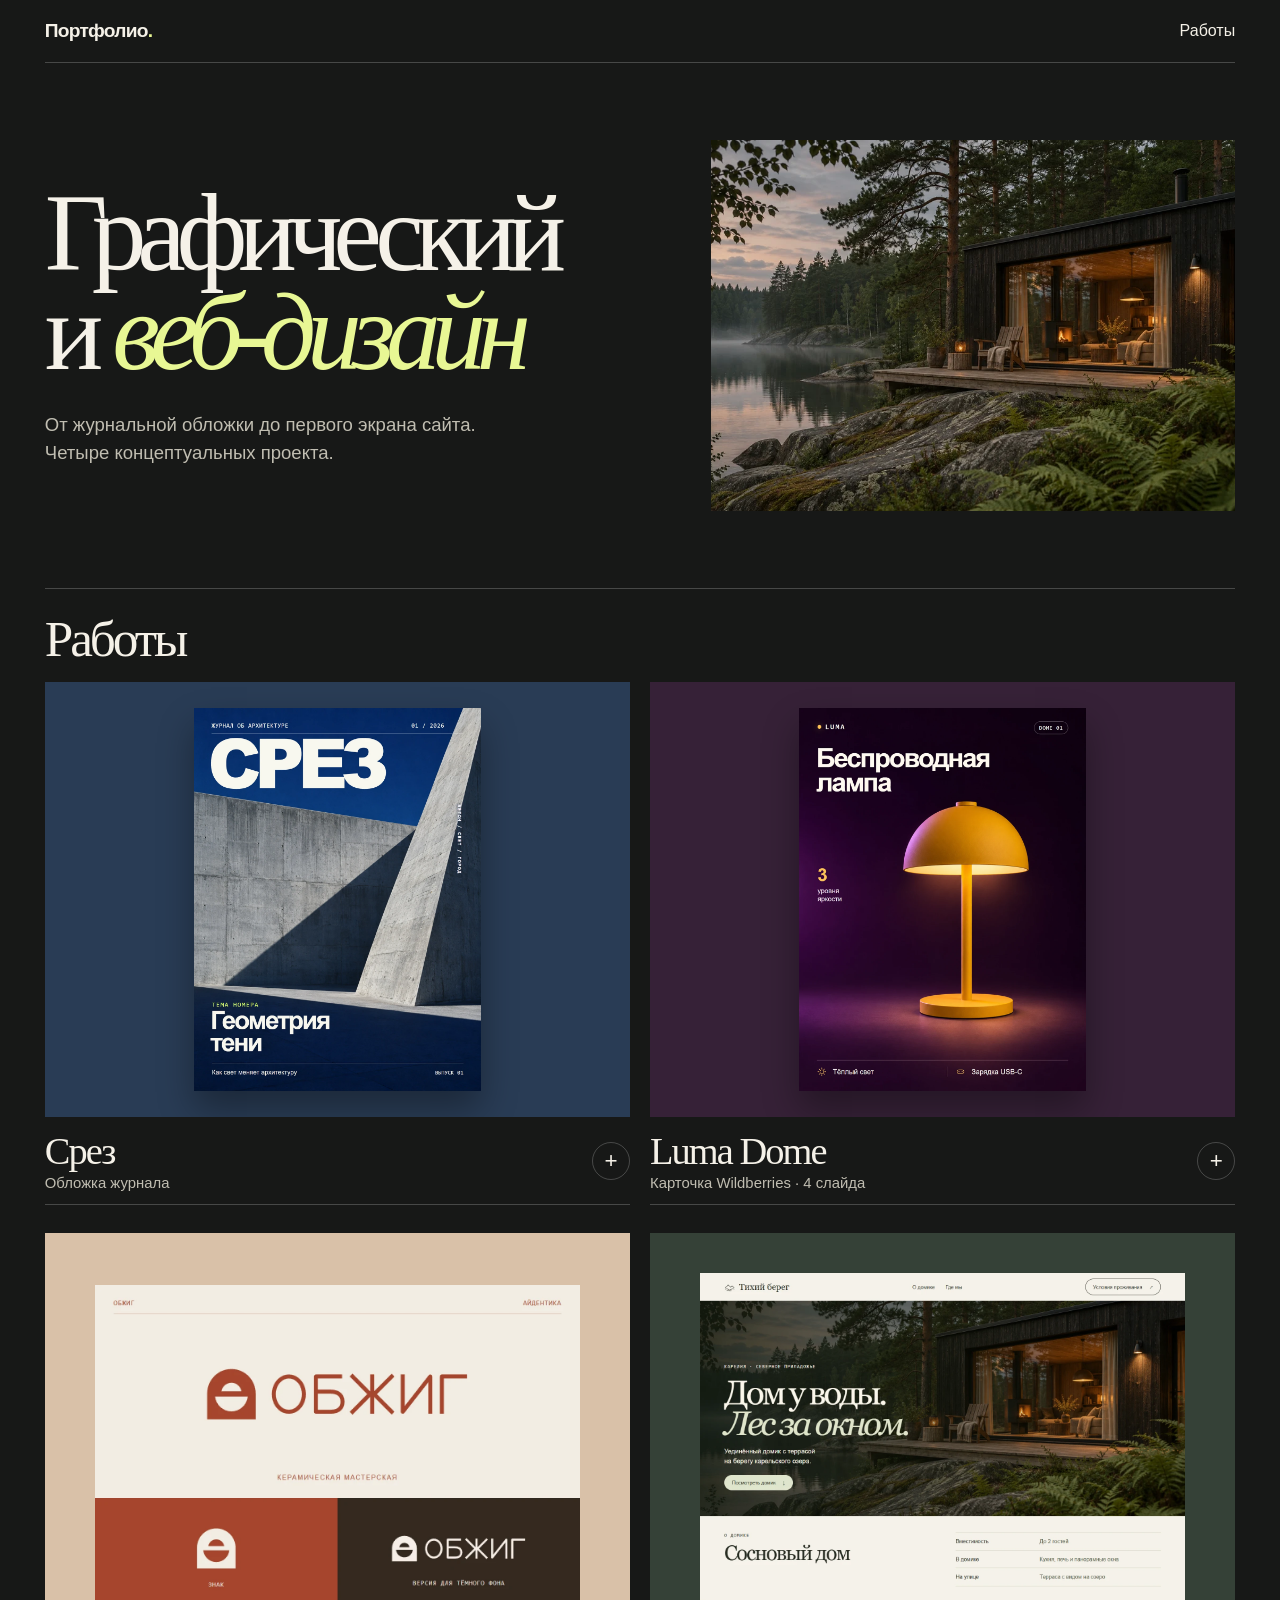
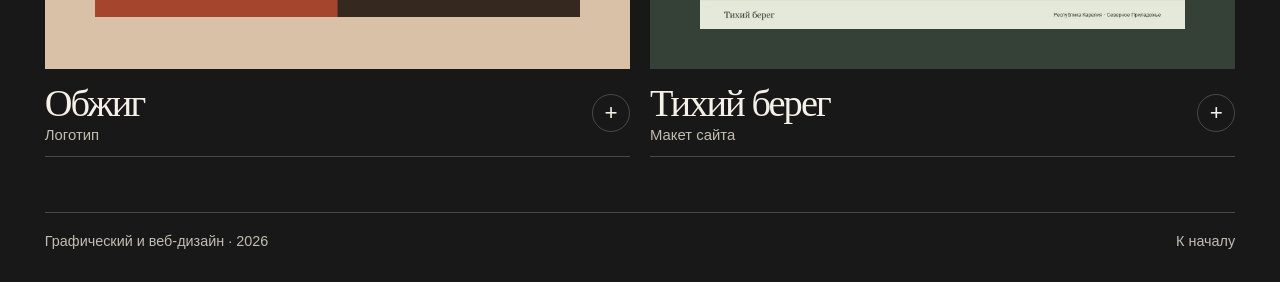
==== index.html @ 18a5933f "Publish four-project design portfolio" ====
<!doctype html>
<html lang="ru">
<head>
  <meta charset="utf-8">
  <meta name="viewport" content="width=device-width,initial-scale=1">
  <meta name="description" content="Четыре проекта по графическому и веб-дизайну: журнальная обложка, карточка Wildberries, логотип и лендинг.">
  <meta name="theme-color" content="#171817">
  <title>Портфолио — графический и веб-дизайн</title>
  <link rel="stylesheet" href="styles.css">
  <script src="gallery.js" defer></script>
</head>
<body id="top">
  <header class="header shell">
    <a class="brand" href="#top">Портфолио<span>.</span></a>
    <a href="#works">Работы</a>
  </header>
  <main class="shell">
    <section class="intro" aria-labelledby="intro">
      <div class="intro-copy">
        <h1 id="intro">Графический<br>и <em>веб-дизайн</em></h1>
        <p>От журнальной обложки до первого экрана сайта. Четыре концептуальных проекта.</p>
      </div>
      <div class="intro-art" aria-hidden="true">
        <img src="assets/cabin-detail.webp" width="900" height="605" alt="" fetchpriority="high">
      </div>
    </section>

    <section class="work-section" id="works" aria-labelledby="works-title">
      <h2 id="works-title">Работы</h2>
      <div class="work-grid">
        <article class="project project-cover" id="srez">
          <a class="project-link" href="assets/srez.webp" data-project="srez" aria-label="Срез — посмотреть обложку журнала">
            <div class="visual"><img src="assets/srez.webp" width="1080" height="1440" alt="Обложка журнала Срез с бетонной стеной и резкой тенью"></div>
            <div class="project-name"><h3>Срез</h3><span>Обложка журнала</span><span class="open" aria-hidden="true">+</span></div>
          </a>
        </article>
        <article class="project project-lamp" id="luma">
          <a class="project-link" href="assets/luma-main.webp" data-project="luma" aria-label="Luma Dome — открыть галерею из четырёх слайдов">
            <div class="visual"><img src="assets/luma-main.webp" width="1080" height="1440" alt="Карточка жёлтой беспроводной лампы Luma Dome"></div>
            <div class="project-name"><h3>Luma Dome</h3><span>Карточка Wildberries · 4 слайда</span><span class="open" aria-hidden="true">+</span></div>
          </a>
        </article>
        <article class="project project-logo" id="obzhig">
          <a class="project-link" href="assets/obzhig.webp" data-project="obzhig" aria-label="Обжиг — посмотреть логотип">
            <div class="visual"><img src="assets/obzhig.webp" width="1200" height="820" alt="Терракотовый логотип Обжиг и его версии" loading="lazy"></div>
            <div class="project-name"><h3>Обжиг</h3><span>Логотип</span><span class="open" aria-hidden="true">+</span></div>
          </a>
        </article>
        <article class="project project-site" id="bereg">
          <a class="project-link" href="tihiy-bereg.html" data-project="bereg" aria-label="Тихий берег — посмотреть макет сайта">
            <div class="visual"><img src="assets/bereg.webp" width="1440" height="1050" alt="Макет сайта Тихий берег с фотографией карельского домика" loading="lazy"></div>
            <div class="project-name"><h3>Тихий берег</h3><span>Макет сайта</span><span class="open" aria-hidden="true">+</span></div>
          </a>
        </article>
      </div>
    </section>
  </main>
  <footer class="footer shell"><span>Графический и веб-дизайн · 2026</span><a href="#top">К началу</a></footer>

  <dialog class="case" aria-labelledby="case-title">
    <header class="case-header">
      <div><p class="case-category"></p><h2 id="case-title"></h2></div>
      <form method="dialog"><button class="close" aria-label="Закрыть просмотр">×</button></form>
    </header>
    <div class="case-content">
      <div class="case-media">
        <figure><img class="case-image" alt=""><figcaption class="caption"></figcaption></figure>
        <div class="gallery-controls" hidden>
          <button type="button" class="prev">Назад</button><output class="slide-position" aria-live="polite"></output><button type="button" class="next">Далее</button>
        </div>
      </div>
      <aside class="case-notes">
        <p class="case-description"></p>
        <div class="thumbnails" aria-label="Слайды карточки" hidden></div>
        <a class="case-action" hidden></a>
      </aside>
    </div>
  </dialog>
</body>
</html>
---- styles.css ----
:root {
  color-scheme: dark;
  --bg: #171817;
  --ink: #f5f1e8;
  --soft: #c0bdb1;
  --accent: #e8f794;
  --line: #ffffff35;
  font-family: Arial, sans-serif;
}
*, *::before, *::after { box-sizing: border-box; }
html { scroll-behavior: smooth; }
body { margin: 0; background: var(--bg); color: var(--ink); }
body:has(dialog[open]) { overflow: hidden; }
a, button { color: inherit; }
a { text-underline-offset: .24em; }
button { font: inherit; cursor: pointer; }
button:focus-visible, a:focus-visible { outline: 2px solid var(--accent); outline-offset: 5px; }
h1, h2, h3, p, figure { margin: 0; }
img { display: block; width: 100%; }
[hidden] { display: none !important; }
.shell { width: min(100% - 7vw, 1410px); margin-inline: auto; }
.header, .footer { display: flex; align-items: center; justify-content: space-between; gap: 16px; padding: 20px 0; }
.header { border-bottom: 1px solid var(--line); }
.header a, .footer a { text-decoration: none; }
.header a:hover, .footer a:hover { text-decoration: underline; }
.brand { font-size: 1.2rem; font-weight: bold; letter-spacing: -.04em; }
.brand span { color: var(--accent); }
.intro { display: grid; grid-template-columns: 1.2fr .8fr; min-height: 480px; padding: clamp(36px, 6vw, 94px) 0; align-items: center; }
.intro-copy { z-index: 1; }
.intro h1 { font: 400 clamp(3.1rem, 8.55vw, 8.3rem)/.90 Georgia, serif; letter-spacing: -.085em; }
.intro h1 em { font-weight: normal; color: var(--accent); }
.intro p { margin-top: 30px; color: var(--soft); line-height: 1.5; font-size: clamp(1rem, 1.45vw, 1.28rem); max-width: 30rem; }
.intro-art { margin-left: -10%; height: clamp(235px, 29vw, 420px); overflow: hidden; background: #33382e; }
.intro-art img { height: 100%; width: 100%; object-fit: cover; object-position: 59% 53%; }
.work-section { scroll-margin-top: 24px; padding-bottom: 55px; }
.work-section h2 { font: 400 clamp(2rem, 4vw, 3.5rem)/1 Georgia, serif; letter-spacing: -.06em; padding: 24px 0 18px; border-top: 1px solid var(--line); }
.work-grid { display: grid; grid-template-columns: repeat(2, minmax(0,1fr)); gap: 28px 20px; }
.project-link { display: block; text-decoration: none; }
.visual { display: grid; place-items: center; overflow: hidden; height: clamp(250px, 34vw, 500px); }
.visual img { transition: transform .25s ease; }
.project-link:hover .visual img { transform: scale(1.035); }
.project-cover .visual { background: #293c55; }
.project-lamp .visual { background: #362137; }
.project-cover .visual img, .project-lamp .visual img { height: 88%; width: auto; min-height: 0; box-shadow: 0 18px 34px #0005; }
.project-logo .visual { background: #d9c1a8; }
.project-site .visual { background: #354137; }
.project-logo .visual img, .project-site .visual img { width: 83%; height: 87%; object-fit: contain; }
.project-name { display: grid; grid-template-columns: 1fr auto; gap: 4px 15px; align-items: center; padding: 14px 0 13px; border-bottom: 1px solid var(--line); }
.project-name h3 { font: 400 clamp(1.45rem, 3vw, 2.4rem)/1.05 Georgia, serif; letter-spacing: -.05em; }
.project-name > span:not(.open) { color: var(--soft); font-size: .93rem; }
.open { grid-area: 1 / 2 / 3; display: grid; place-items: center; width: 38px; height: 38px; border: 1px solid var(--line); border-radius: 50%; font-size: 1.4rem; }
.project-link:hover .open { color: #172113; background: var(--accent); border-color: var(--accent); }
.footer { border-top: 1px solid var(--line); color: var(--soft); font-size: .9rem; padding-bottom: 33px; }
.case { width: min(1090px, calc(100% - 36px)); max-height: calc(100% - 36px); padding: clamp(16px, 3vw, 34px); border: 1px solid #65665c; background: #22241f; color: var(--ink); overscroll-behavior: contain; }
.case::backdrop { background: #050605cc; }
.case-header { display: flex; justify-content: space-between; align-items: flex-start; gap: 14px; border-bottom: 1px solid var(--line); padding-bottom: 13px; margin-bottom: 17px; }
.case-category { color: var(--accent); font-size: .91rem; }
.case h2 { font: 400 clamp(2rem,5vw,3.3rem)/1.05 Georgia,serif; letter-spacing: -.055em; margin-top: 4px; }
.close { width: 42px; height: 42px; font-size: 1.5rem; border-radius: 50%; }
.case button, .case-action { background: transparent; border: 1px solid #8b8c80; }
.case button:hover, .case-action:hover { border-color: var(--accent); }
.case-content { display: grid; grid-template-columns: minmax(0,2fr) minmax(190px,1fr); gap: clamp(16px,4vw,36px); }
.case-media figure { display: grid; justify-items: center; gap: 9px; }
.case-image { width: 100%; max-height: min(65vh, 660px); object-fit: contain; background: #141612; }
.caption { font-size: .9rem; color: var(--soft); text-align: center; }
.gallery-controls { display: flex; justify-content: center; align-items: center; gap: 11px; margin-top: 13px; }
.gallery-controls button, .case-action { font-size: .9rem; padding: 8px 14px; border-radius: 3px; }
.slide-position { min-width: 3rem; text-align: center; font-variant-numeric: tabular-nums; }
.case-description { line-height: 1.52; color: #e0dfd5; }
.thumbnails { display: grid; grid-template-columns: repeat(4, minmax(0,1fr)); gap: 6px; margin-top: 14px; }
.thumbnails button { padding: 2px; min-width: 0; border: 2px solid transparent; }
.thumbnails button[aria-pressed="true"] { border-color: var(--accent); }
.thumbnails img { aspect-ratio: 3 / 4; object-fit: cover; }
.case-action { display: inline-block; margin-top: 18px; text-decoration: none; }
@media (max-width: 760px) {
  .intro { grid-template-columns: 1fr; gap: 23px; min-height: 0; }
  .intro-art { margin-left: 0; height: clamp(215px,55vw,350px); }
  .intro h1 { font-size: clamp(3.2rem,11vw,5.6rem); }
  .intro p { margin-top: 19px; }
  .visual { height: clamp(168px,42vw,310px); }
  .work-grid { gap: 20px 10px; }
  .project-name { gap: 6px; }
  .project-name > span:not(.open) { font-size: .8rem; }
  .open { width: 29px; height: 29px; font-size: 1rem; }
  .case-content { grid-template-columns: 1fr; }
  .case-image { max-height: 56vh; }
  .thumbnails { max-width: 300px; }
}
@media (max-width: 360px) {
  .work-grid { grid-template-columns: 1fr; }
  .visual { height: 260px; }
}
@media (prefers-reduced-motion: reduce) {
  html { scroll-behavior: auto; }
  .visual img { transition: none; }
}
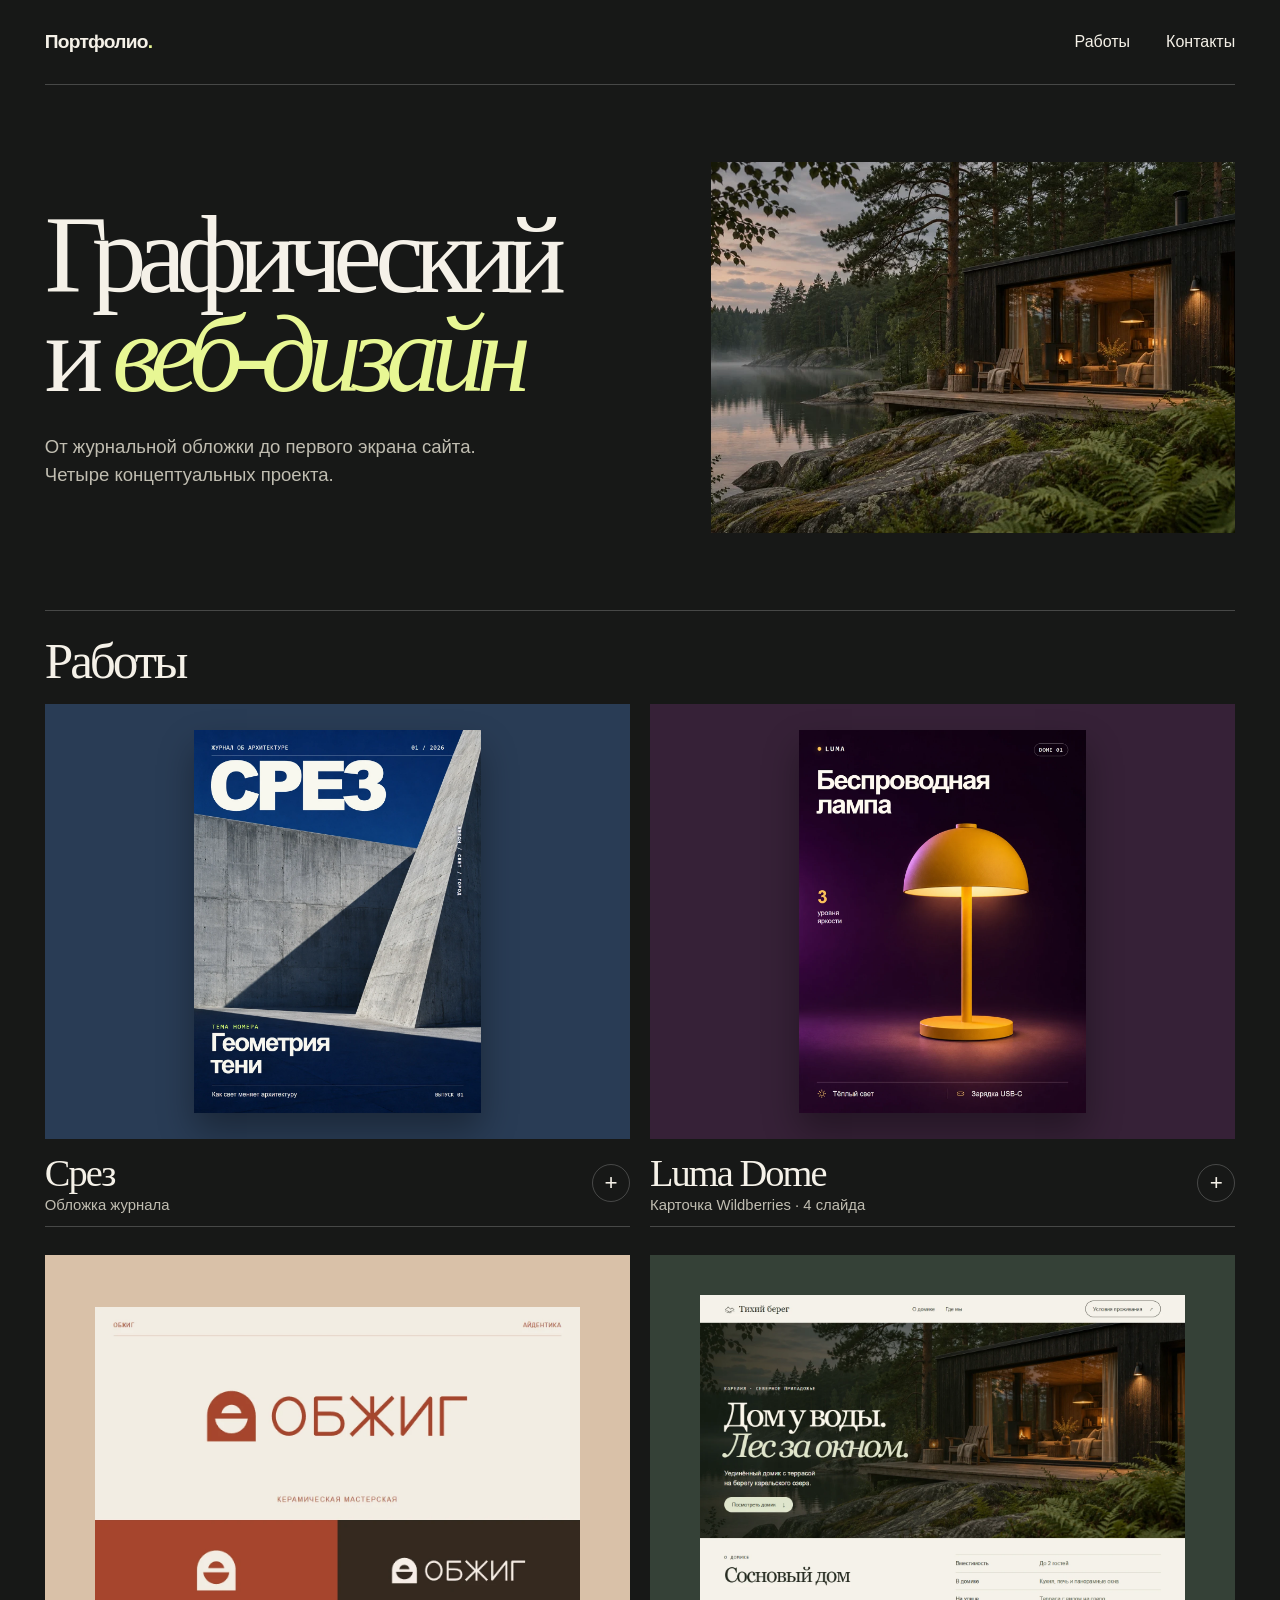
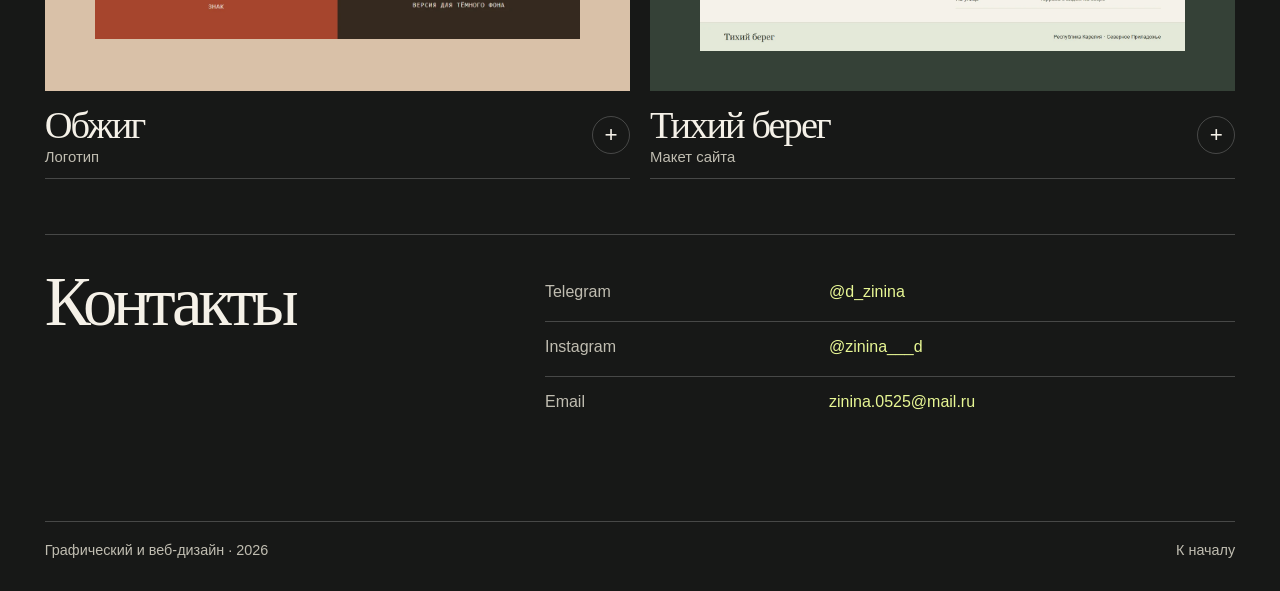
==== commit e3397c50: "Add portfolio contacts and refine mobile controls" ====
--- a/index.html
+++ b/index.html
@@ -12,7 +12,10 @@
 <body id="top">
   <header class="header shell">
     <a class="brand" href="#top">Портфолио<span>.</span></a>
-    <a href="#works">Работы</a>
+    <nav aria-label="Основное меню">
+      <a href="#works">Работы</a>
+      <a href="#contacts">Контакты</a>
+    </nav>
   </header>
   <main class="shell">
     <section class="intro" aria-labelledby="intro">
@@ -54,6 +57,14 @@
         </article>
       </div>
     </section>
+    <section class="contact-section" id="contacts" aria-labelledby="contacts-title">
+      <h2 id="contacts-title">Контакты</h2>
+      <ul class="contact-list">
+        <li><a href="https://t.me/d_zinina"><span>Telegram</span><strong>@d_zinina</strong></a></li>
+        <li><a href="https://www.instagram.com/zinina___d/"><span>Instagram</span><strong>@zinina___d</strong></a></li>
+        <li><a href="mailto:zinina.0525@mail.ru"><span>Email</span><strong>zinina.0525@mail.ru</strong></a></li>
+      </ul>
+    </section>
   </main>
   <footer class="footer shell"><span>Графический и веб-дизайн · 2026</span><a href="#top">К началу</a></footer>
 
--- a/styles.css
+++ b/styles.css
@@ -21,6 +21,8 @@
 .shell { width: min(100% - 7vw, 1410px); margin-inline: auto; }
 .header, .footer { display: flex; align-items: center; justify-content: space-between; gap: 16px; padding: 20px 0; }
 .header { border-bottom: 1px solid var(--line); }
+.header nav { display: flex; flex-wrap: wrap; justify-content: flex-end; gap: 0 clamp(12px, 3vw, 36px); }
+.header nav a { display: inline-flex; align-items: center; min-height: 44px; }
 .header a, .footer a { text-decoration: none; }
 .header a:hover, .footer a:hover { text-decoration: underline; }
 .brand { font-size: 1.2rem; font-weight: bold; letter-spacing: -.04em; }
@@ -50,13 +52,21 @@
 .project-name > span:not(.open) { color: var(--soft); font-size: .93rem; }
 .open { grid-area: 1 / 2 / 3; display: grid; place-items: center; width: 38px; height: 38px; border: 1px solid var(--line); border-radius: 50%; font-size: 1.4rem; }
 .project-link:hover .open { color: #172113; background: var(--accent); border-color: var(--accent); }
+.contact-section { display: grid; grid-template-columns: minmax(180px,.8fr) minmax(0,1.2fr); gap: 16px 40px; align-items: start; padding: 32px 0 clamp(42px, 7vw, 90px); border-top: 1px solid var(--line); scroll-margin-top: 24px; }
+.contact-section h2 { font: 400 clamp(2rem,5.4vw,5rem)/1 Georgia,serif; letter-spacing: -.065em; }
+.contact-list { list-style: none; margin: 0; padding: 0; }
+.contact-list li + li { border-top: 1px solid var(--line); }
+.contact-list a { display: grid; grid-template-columns: minmax(78px, .65fr) minmax(0, 1fr); gap: 12px 20px; align-items: baseline; min-height: 54px; padding: 16px 0; text-decoration: none; }
+.contact-list a span { color: var(--soft); }
+.contact-list a strong { overflow-wrap: anywhere; color: var(--accent); font-weight: 400; text-decoration: underline; text-decoration-color: transparent; }
+.contact-list a:hover strong, .contact-list a:focus-visible strong { text-decoration-color: currentColor; }
 .footer { border-top: 1px solid var(--line); color: var(--soft); font-size: .9rem; padding-bottom: 33px; }
-.case { width: min(1090px, calc(100% - 36px)); max-height: calc(100% - 36px); padding: clamp(16px, 3vw, 34px); border: 1px solid #65665c; background: #22241f; color: var(--ink); overscroll-behavior: contain; }
+.case { width: min(1090px, calc(100% - 36px)); max-height: calc(100% - 36px); max-height: calc(100dvh - 36px); padding: clamp(16px, 3vw, 34px); border: 1px solid #65665c; background: #22241f; color: var(--ink); overscroll-behavior: contain; }
 .case::backdrop { background: #050605cc; }
 .case-header { display: flex; justify-content: space-between; align-items: flex-start; gap: 14px; border-bottom: 1px solid var(--line); padding-bottom: 13px; margin-bottom: 17px; }
 .case-category { color: var(--accent); font-size: .91rem; }
 .case h2 { font: 400 clamp(2rem,5vw,3.3rem)/1.05 Georgia,serif; letter-spacing: -.055em; margin-top: 4px; }
-.close { width: 42px; height: 42px; font-size: 1.5rem; border-radius: 50%; }
+.close { width: 44px; height: 44px; font-size: 1.5rem; border-radius: 50%; }
 .case button, .case-action { background: transparent; border: 1px solid #8b8c80; }
 .case button:hover, .case-action:hover { border-color: var(--accent); }
 .case-content { display: grid; grid-template-columns: minmax(0,2fr) minmax(190px,1fr); gap: clamp(16px,4vw,36px); }
@@ -64,14 +74,14 @@
 .case-image { width: 100%; max-height: min(65vh, 660px); object-fit: contain; background: #141612; }
 .caption { font-size: .9rem; color: var(--soft); text-align: center; }
 .gallery-controls { display: flex; justify-content: center; align-items: center; gap: 11px; margin-top: 13px; }
-.gallery-controls button, .case-action { font-size: .9rem; padding: 8px 14px; border-radius: 3px; }
+.gallery-controls button, .case-action { font-size: .9rem; padding: 8px 14px; min-height: 44px; border-radius: 3px; }
 .slide-position { min-width: 3rem; text-align: center; font-variant-numeric: tabular-nums; }
 .case-description { line-height: 1.52; color: #e0dfd5; }
 .thumbnails { display: grid; grid-template-columns: repeat(4, minmax(0,1fr)); gap: 6px; margin-top: 14px; }
 .thumbnails button { padding: 2px; min-width: 0; border: 2px solid transparent; }
 .thumbnails button[aria-pressed="true"] { border-color: var(--accent); }
 .thumbnails img { aspect-ratio: 3 / 4; object-fit: cover; }
-.case-action { display: inline-block; margin-top: 18px; text-decoration: none; }
+.case-action { display: inline-flex; align-items: center; margin-top: 18px; text-decoration: none; }
 @media (max-width: 760px) {
   .intro { grid-template-columns: 1fr; gap: 23px; min-height: 0; }
   .intro-art { margin-left: 0; height: clamp(215px,55vw,350px); }
@@ -82,8 +92,9 @@
   .project-name { gap: 6px; }
   .project-name > span:not(.open) { font-size: .8rem; }
   .open { width: 29px; height: 29px; font-size: 1rem; }
+  .contact-section { grid-template-columns: 1fr; }
   .case-content { grid-template-columns: 1fr; }
-  .case-image { max-height: 56vh; }
+  .case-image { max-height: 52vh; max-height: 52dvh; }
   .thumbnails { max-width: 300px; }
 }
 @media (max-width: 360px) {
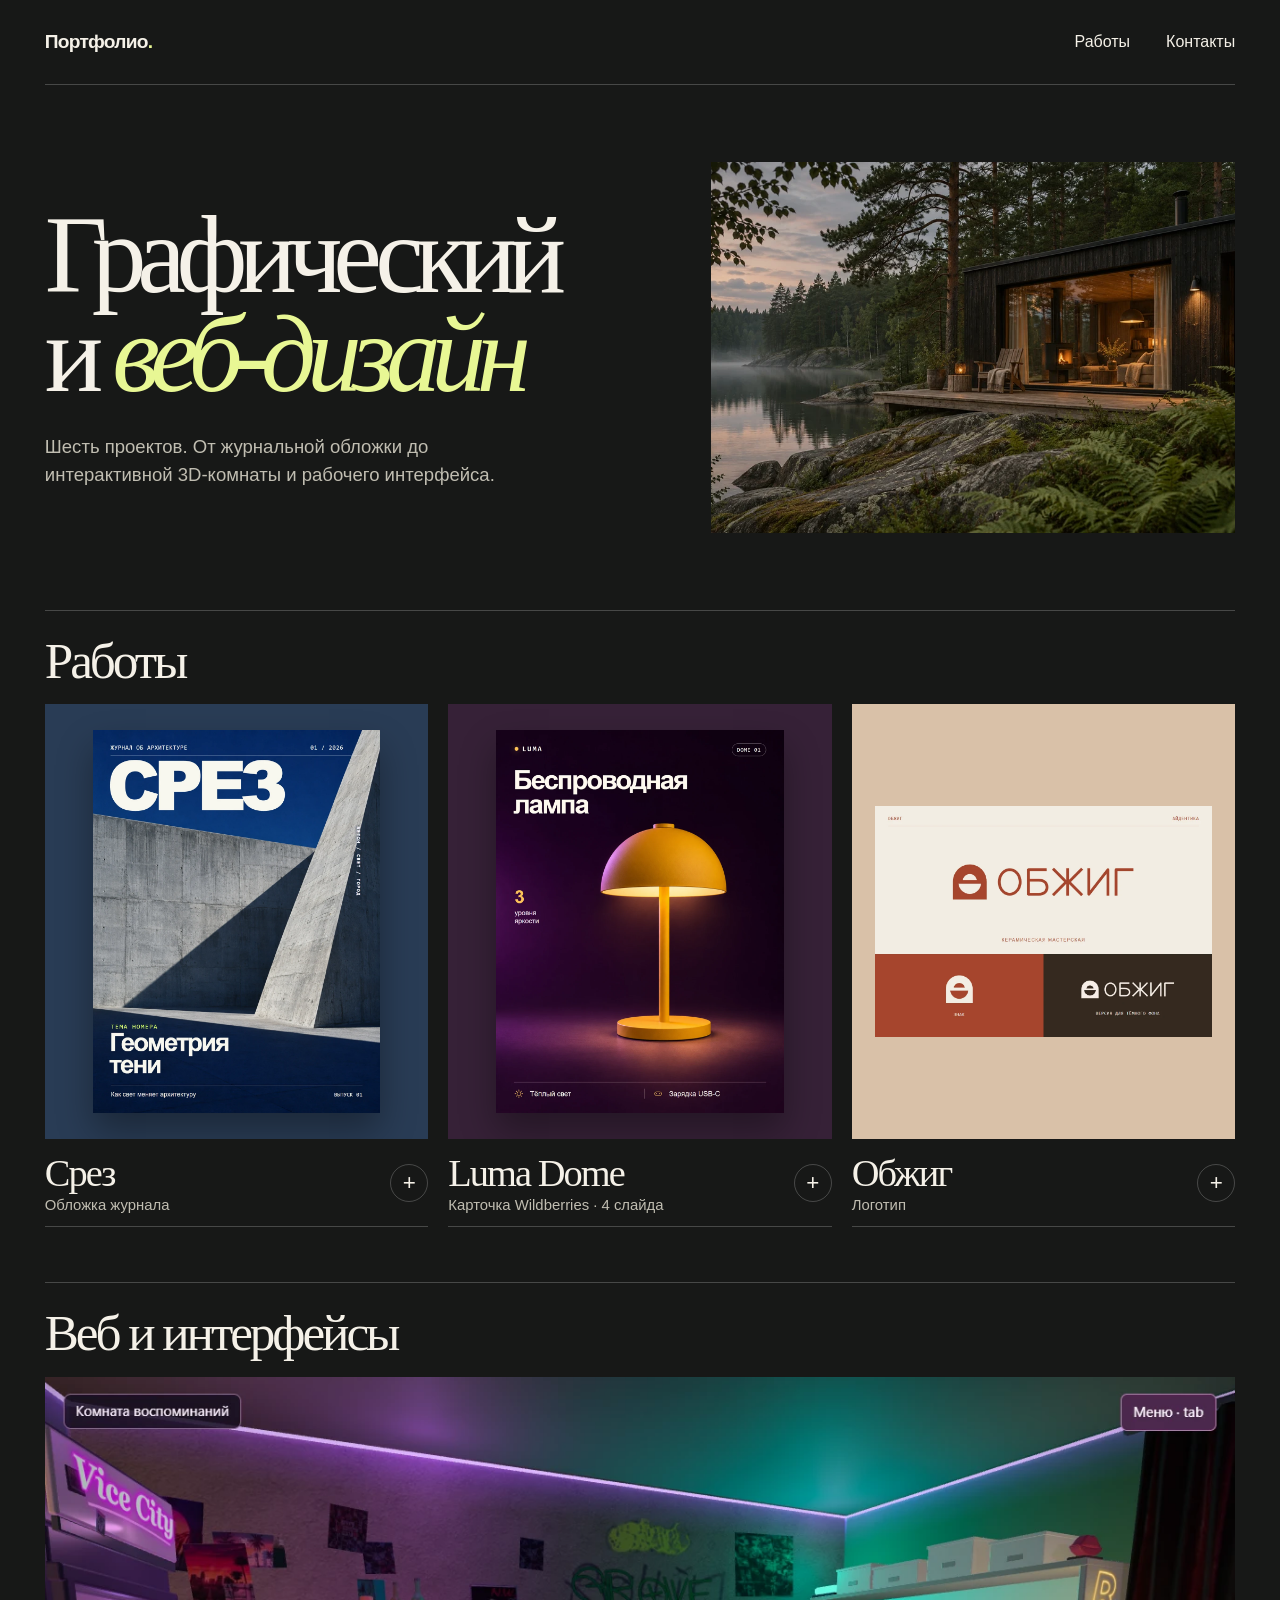
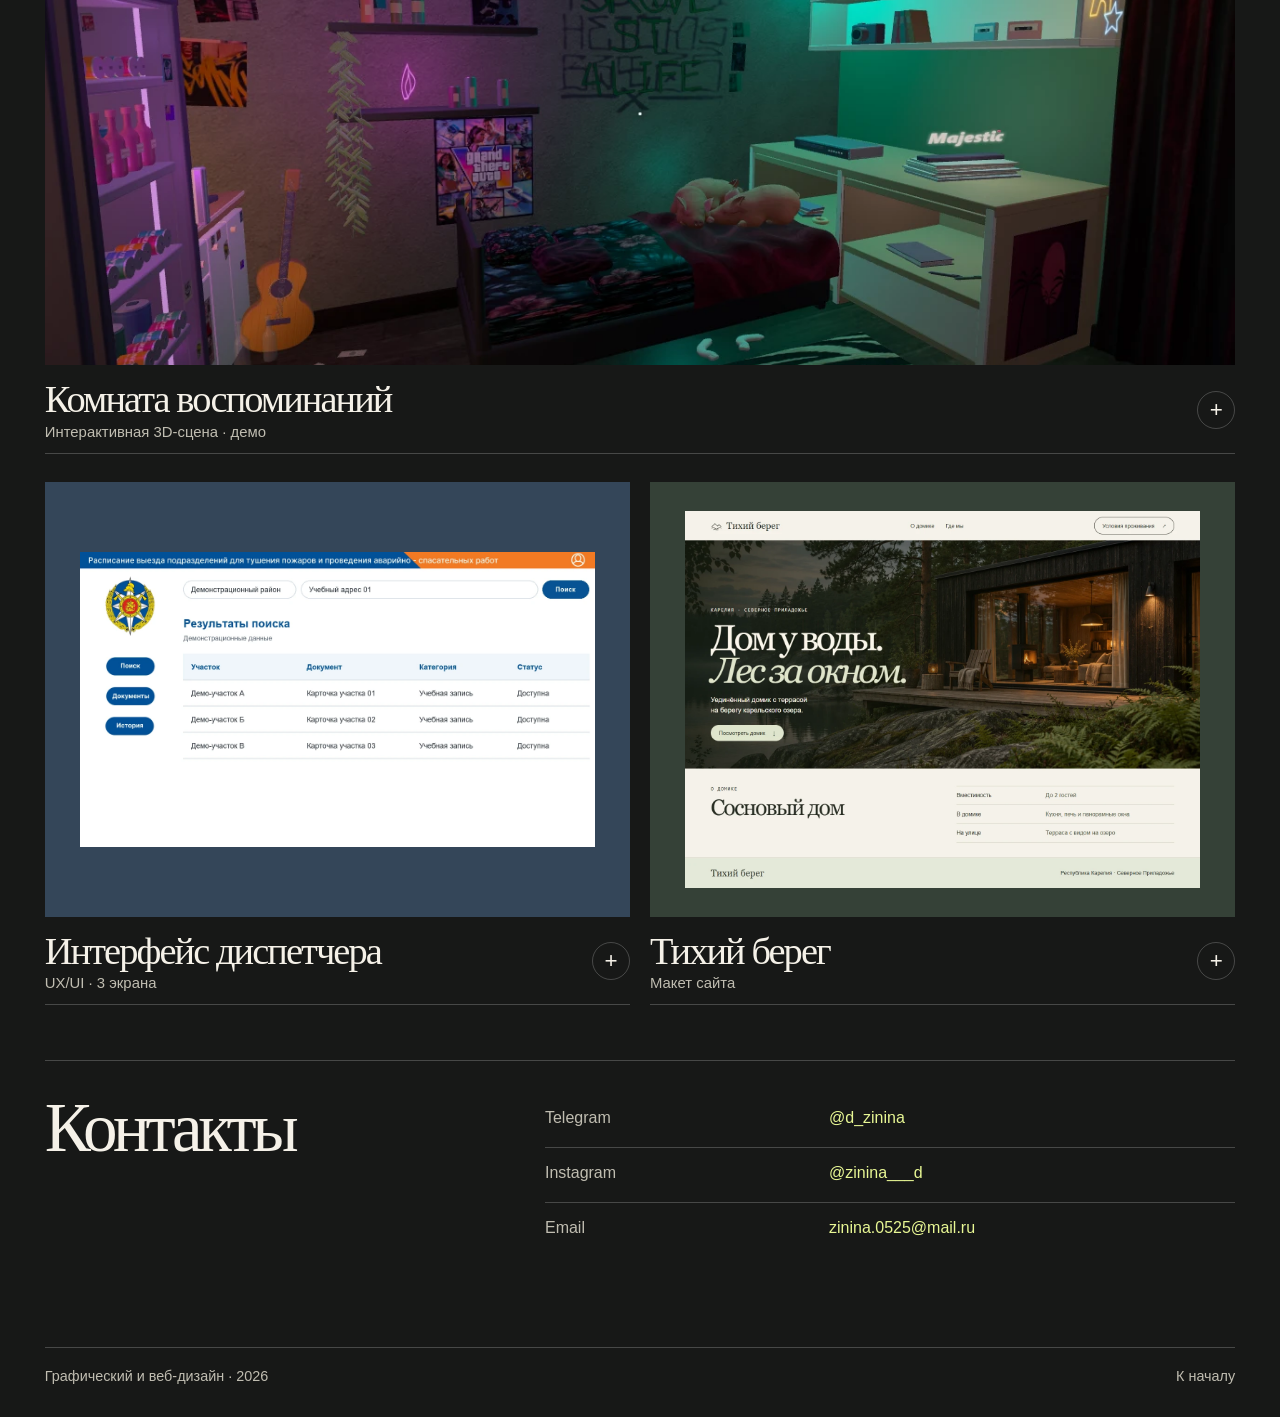
==== commit a82bbae9: "Show memory room and dispatcher interface case studies" ====
--- a/index.html
+++ b/index.html
@@ -3,11 +3,11 @@
 <head>
   <meta charset="utf-8">
   <meta name="viewport" content="width=device-width,initial-scale=1">
-  <meta name="description" content="Четыре проекта по графическому и веб-дизайну: журнальная обложка, карточка Wildberries, логотип и лендинг.">
+  <meta name="description" content="Шесть проектов по графическому и веб-дизайну: от журнальной обложки до интерактивной 3D-комнаты и интерфейса диспетчера.">
   <meta name="theme-color" content="#171817">
   <title>Портфолио — графический и веб-дизайн</title>
-  <link rel="stylesheet" href="styles.css">
-  <script src="gallery.js" defer></script>
+  <link rel="stylesheet" href="styles.css?v=3">
+  <script src="gallery.js?v=3" defer></script>
 </head>
 <body id="top">
   <header class="header shell">
@@ -21,7 +21,7 @@
     <section class="intro" aria-labelledby="intro">
       <div class="intro-copy">
         <h1 id="intro">Графический<br>и <em>веб-дизайн</em></h1>
-        <p>От журнальной обложки до первого экрана сайта. Четыре концептуальных проекта.</p>
+        <p>Шесть проектов. От журнальной обложки до интерактивной 3D-комнаты и рабочего интерфейса.</p>
       </div>
       <div class="intro-art" aria-hidden="true">
         <img src="assets/cabin-detail.webp" width="900" height="605" alt="" fetchpriority="high">
@@ -47,6 +47,24 @@
           <a class="project-link" href="assets/obzhig.webp" data-project="obzhig" aria-label="Обжиг — посмотреть логотип">
             <div class="visual"><img src="assets/obzhig.webp" width="1200" height="820" alt="Терракотовый логотип Обжиг и его версии" loading="lazy"></div>
             <div class="project-name"><h3>Обжиг</h3><span>Логотип</span><span class="open" aria-hidden="true">+</span></div>
+          </a>
+        </article>
+      </div>
+    </section>
+
+    <section class="work-section" id="web-design" aria-labelledby="web-design-title">
+      <h2 id="web-design-title">Веб и интерфейсы</h2>
+      <div class="work-grid">
+        <article class="project project-room" id="room">
+          <a class="project-link" href="https://daryazz65.github.io/frameTamer-gta6-memory-room/" data-project="room" aria-label="Комната воспоминаний — посмотреть проект">
+            <div class="visual"><img src="assets/room.webp" width="1280" height="720" alt="Интерьер интерактивной комнаты с цветной подсветкой" loading="lazy"></div>
+            <div class="project-name"><h3>Комната воспоминаний</h3><span>Интерактивная 3D-сцена · демо</span><span class="open" aria-hidden="true">+</span></div>
+          </a>
+        </article>
+        <article class="project project-dispatcher" id="dispatcher">
+          <a class="project-link" href="assets/dispatcher-results.webp" data-project="dispatcher" aria-label="Интерфейс диспетчера — посмотреть три экрана">
+            <div class="visual"><img src="assets/dispatcher-results.webp" width="1260" height="720" alt="Демонстрационный экран результатов поиска в интерфейсе диспетчера" loading="lazy"></div>
+            <div class="project-name"><h3>Интерфейс диспетчера</h3><span>UX/UI · 3 экрана</span><span class="open" aria-hidden="true">+</span></div>
           </a>
         </article>
         <article class="project project-site" id="bereg">
@@ -82,7 +100,7 @@
       </div>
       <aside class="case-notes">
         <p class="case-description"></p>
-        <div class="thumbnails" aria-label="Слайды карточки" hidden></div>
+        <div class="thumbnails" aria-label="Изображения проекта" hidden></div>
         <a class="case-action" hidden></a>
       </aside>
     </div>
--- a/styles.css
+++ b/styles.css
@@ -46,7 +46,11 @@
 .project-cover .visual img, .project-lamp .visual img { height: 88%; width: auto; min-height: 0; box-shadow: 0 18px 34px #0005; }
 .project-logo .visual { background: #d9c1a8; }
 .project-site .visual { background: #354137; }
-.project-logo .visual img, .project-site .visual img { width: 83%; height: 87%; object-fit: contain; }
+.project-dispatcher .visual { background: #344659; }
+.project-logo .visual img, .project-site .visual img, .project-dispatcher .visual img { width: 88%; height: 88%; object-fit: contain; }
+.project-room { grid-column: 1 / -1; }
+.project-room .visual { background: #291f32; height: clamp(215px, 46vw, 680px); }
+.project-room .visual img { height: 100%; object-fit: contain; }
 .project-name { display: grid; grid-template-columns: 1fr auto; gap: 4px 15px; align-items: center; padding: 14px 0 13px; border-bottom: 1px solid var(--line); }
 .project-name h3 { font: 400 clamp(1.45rem, 3vw, 2.4rem)/1.05 Georgia, serif; letter-spacing: -.05em; }
 .project-name > span:not(.open) { color: var(--soft); font-size: .93rem; }
@@ -81,7 +85,13 @@
 .thumbnails button { padding: 2px; min-width: 0; border: 2px solid transparent; }
 .thumbnails button[aria-pressed="true"] { border-color: var(--accent); }
 .thumbnails img { aspect-ratio: 3 / 4; object-fit: cover; }
+.wide-slides .thumbnails { grid-template-columns: repeat(3, minmax(0, 1fr)); }
+.wide-slides .thumbnails img { aspect-ratio: 7 / 4; object-fit: contain; }
+.thumbnails button { min-height: 44px; }
 .case-action { display: inline-flex; align-items: center; margin-top: 18px; text-decoration: none; }
+@media (min-width: 1000px) {
+  #works .work-grid { grid-template-columns: repeat(3, minmax(0, 1fr)); }
+}
 @media (max-width: 760px) {
   .intro { grid-template-columns: 1fr; gap: 23px; min-height: 0; }
   .intro-art { margin-left: 0; height: clamp(215px,55vw,350px); }
@@ -98,7 +108,7 @@
   .thumbnails { max-width: 300px; }
 }
 @media (max-width: 360px) {
-  .work-grid { grid-template-columns: 1fr; }
+  .work-grid { grid-template-columns: minmax(0, 1fr); }
   .visual { height: 260px; }
 }
 @media (prefers-reduced-motion: reduce) {
